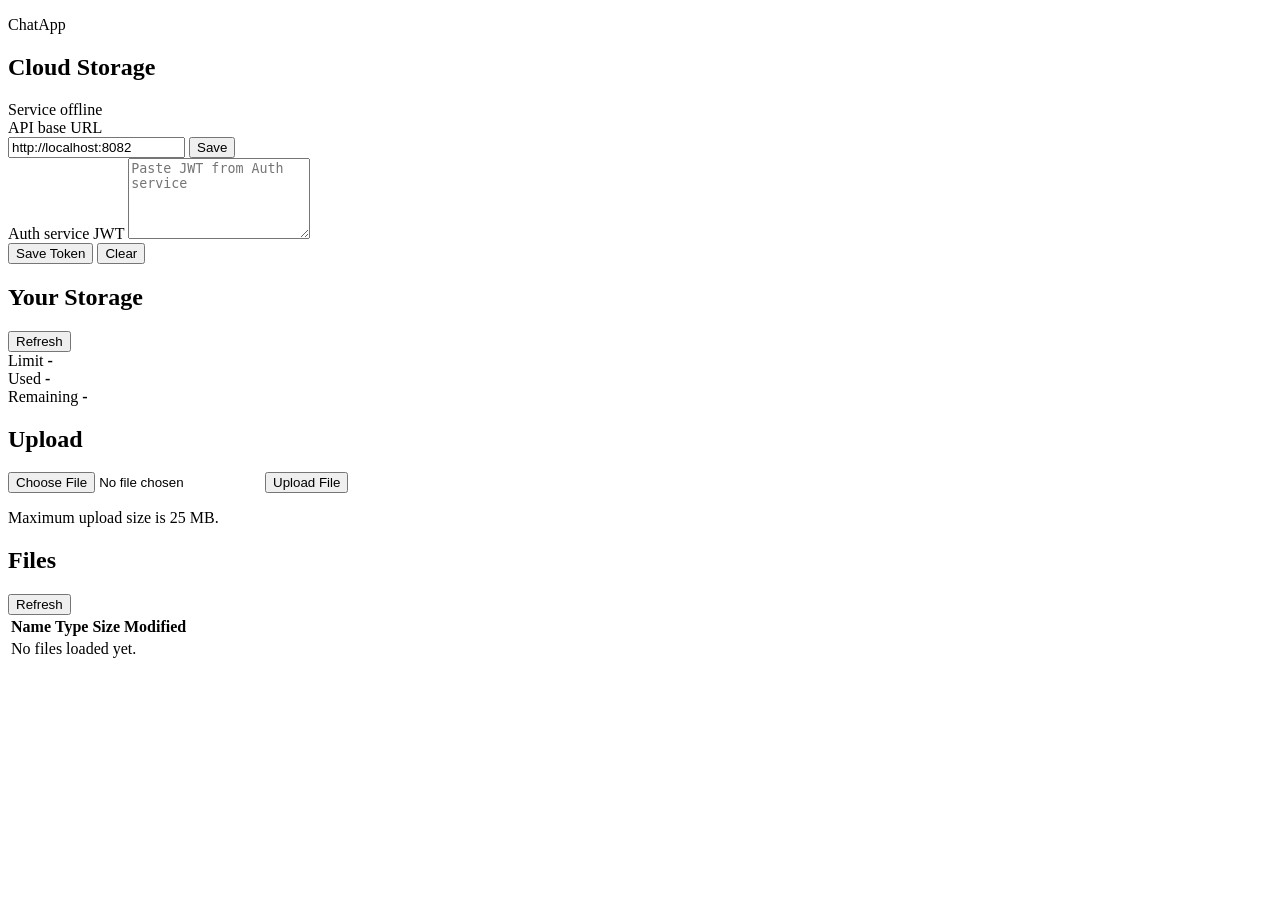
==== services/CloudStorageService/frontend/index.html @ aeb109a9 "cloudstorageservice" ====
<!doctype html>
<html lang="en">
  <head>
    <meta charset="utf-8" />
    <meta name="viewport" content="width=device-width, initial-scale=1" />
    <title>Cloud Storage Service</title>
    <link rel="stylesheet" href="./styles.css" />
  </head>
  <body>
    <main class="shell">
      <section class="topbar">
        <div>
          <p class="eyebrow">ChatApp</p>
          <h1>Cloud Storage</h1>
        </div>
        <div class="status" id="serviceStatus">Checking service...</div>
      </section>

      <section class="panel auth-panel">
        <label for="apiBase">API base URL</label>
        <div class="row">
          <input id="apiBase" value="http://localhost:8082" />
          <button id="saveApiButton" type="button">Save</button>
        </div>

        <label for="jwtToken">Auth service JWT</label>
        <textarea id="jwtToken" rows="5" placeholder="Paste JWT from Auth service"></textarea>
        <div class="actions">
          <button id="saveTokenButton" type="button">Save Token</button>
          <button id="clearTokenButton" class="secondary" type="button">Clear</button>
        </div>
      </section>

      <section class="grid">
        <div class="panel quota-panel">
          <div class="section-heading">
            <h2>Your Storage</h2>
            <button id="refreshQuotaButton" type="button">Refresh</button>
          </div>
          <div class="meter">
            <div id="quotaBar"></div>
          </div>
          <div class="quota-grid">
            <div>
              <span>Limit</span>
              <strong id="quotaTotal">-</strong>
            </div>
            <div>
              <span>Used</span>
              <strong id="quotaUsed">-</strong>
            </div>
            <div>
              <span>Remaining</span>
              <strong id="quotaDrive">-</strong>
            </div>
          </div>
        </div>

        <div class="panel upload-panel">
          <div class="section-heading">
            <h2>Upload</h2>
          </div>
          <input id="fileInput" type="file" />
          <button id="uploadButton" type="button">Upload File</button>
          <p class="hint" id="uploadHint">Maximum upload size is 25 MB.</p>
        </div>
      </section>

      <section class="panel files-panel">
        <div class="section-heading">
          <h2>Files</h2>
          <button id="refreshFilesButton" type="button">Refresh</button>
        </div>
        <div class="table-wrap">
          <table>
            <thead>
              <tr>
                <th>Name</th>
                <th>Type</th>
                <th>Size</th>
                <th>Modified</th>
                <th></th>
              </tr>
            </thead>
            <tbody id="filesBody">
              <tr>
                <td colspan="5" class="empty">No files loaded yet.</td>
              </tr>
            </tbody>
          </table>
        </div>
      </section>

      <div id="toast" class="toast" hidden></div>
    </main>

    <script src="./app.js"></script>
  </body>
</html>
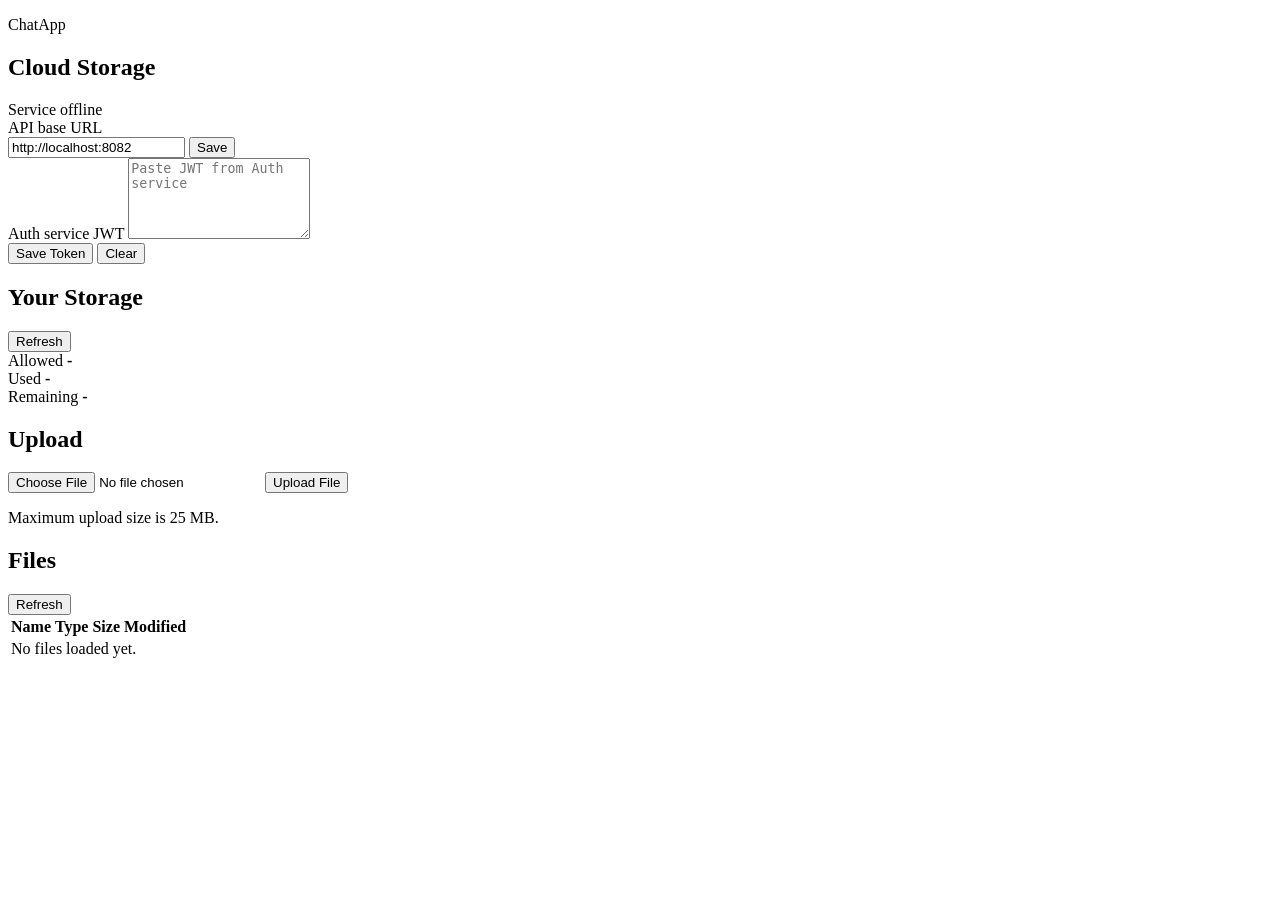
==== commit 2663525f: "cloudstorageservice" ====
--- a/services/CloudStorageService/frontend/index.html
+++ b/services/CloudStorageService/frontend/index.html
@@ -42,7 +42,7 @@
           </div>
           <div class="quota-grid">
             <div>
-              <span>Limit</span>
+              <span>Allowed</span>
               <strong id="quotaTotal">-</strong>
             </div>
             <div>
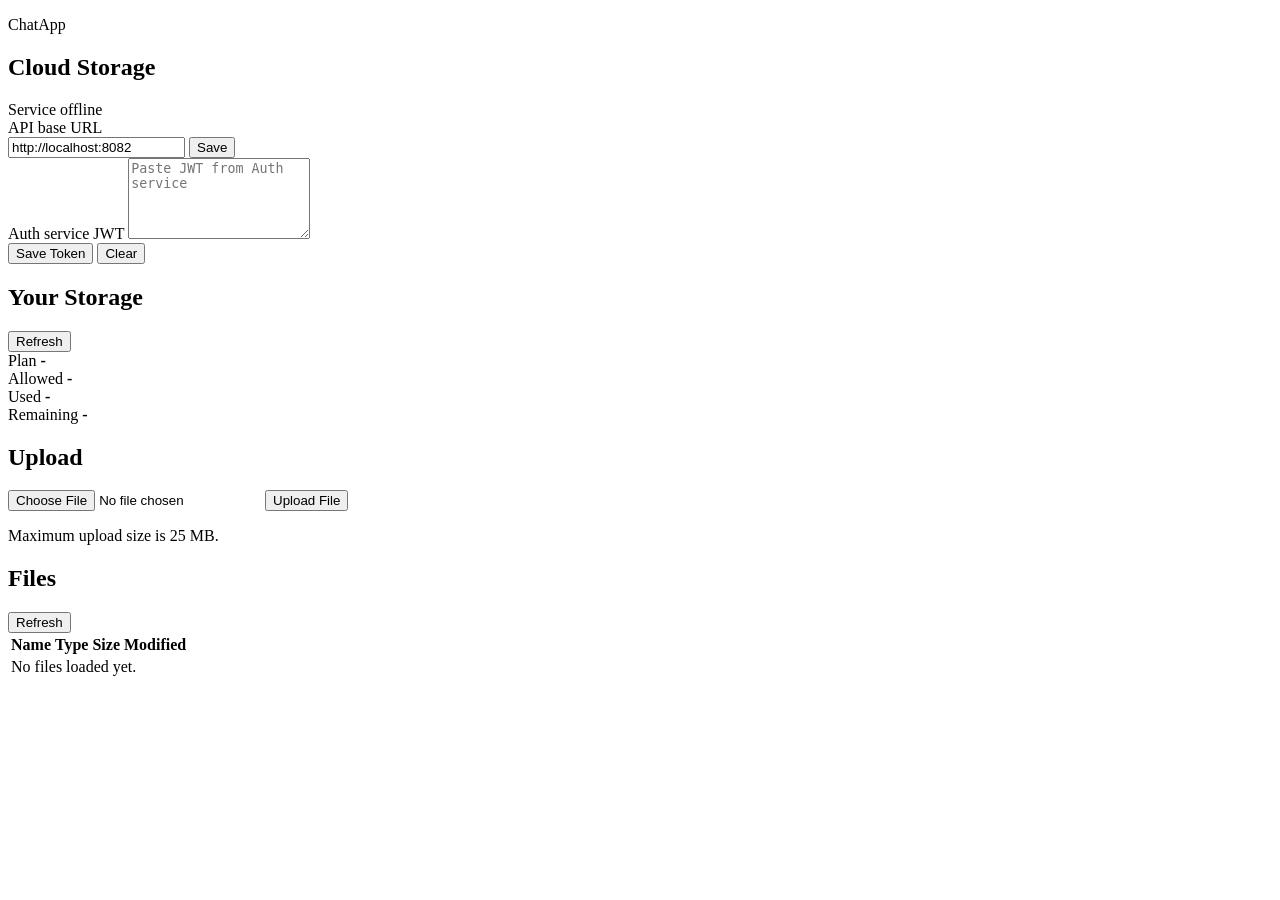
==== commit fd740b8f: "cloudstorageservice" ====
--- a/services/CloudStorageService/frontend/index.html
+++ b/services/CloudStorageService/frontend/index.html
@@ -41,6 +41,10 @@
             <div id="quotaBar"></div>
           </div>
           <div class="quota-grid">
+            <div>
+              <span>Plan</span>
+              <strong id="quotaPlan">-</strong>
+            </div>
             <div>
               <span>Allowed</span>
               <strong id="quotaTotal">-</strong>
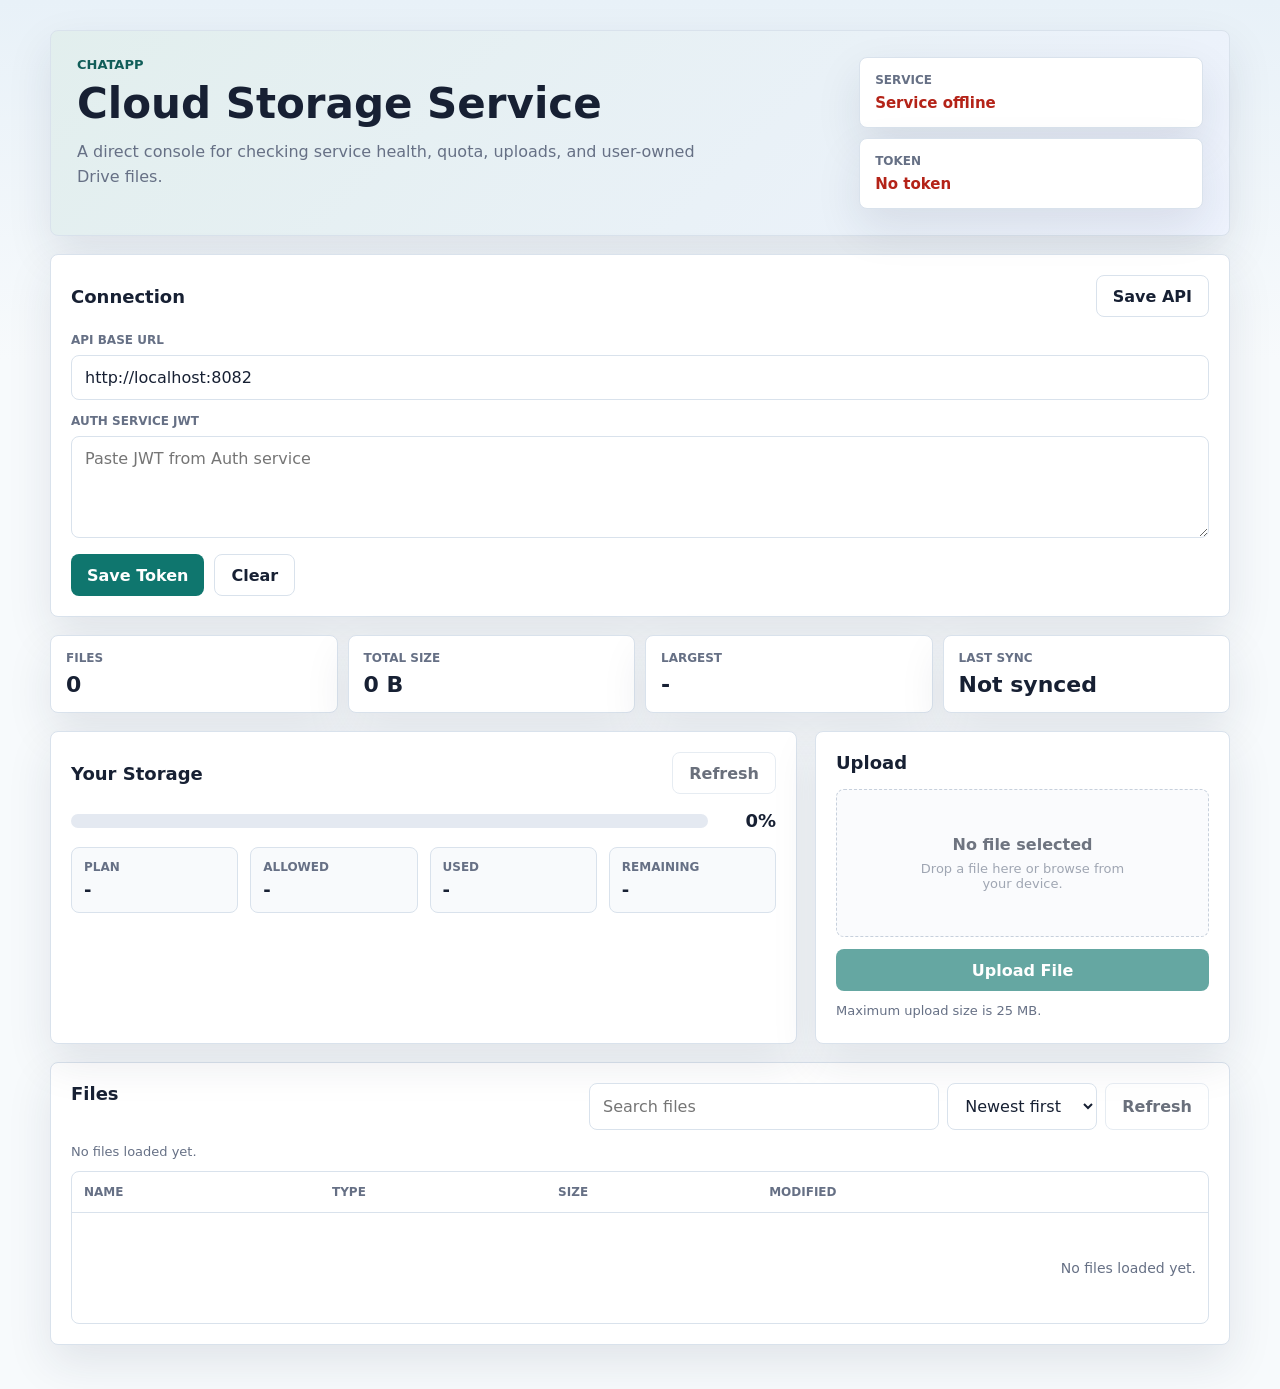
==== commit b0ceec1e: "cloudstorageservice" ====
--- a/services/CloudStorageService/frontend/index.html
+++ b/services/CloudStorageService/frontend/index.html
@@ -8,26 +8,58 @@
   </head>
   <body>
     <main class="shell">
-      <section class="topbar">
+      <section class="hero-panel">
         <div>
           <p class="eyebrow">ChatApp</p>
-          <h1>Cloud Storage</h1>
+          <h1>Cloud Storage Service</h1>
+          <p class="subtitle">A direct console for checking service health, quota, uploads, and user-owned Drive files.</p>
         </div>
-        <div class="status" id="serviceStatus">Checking service...</div>
+        <div class="hero-status">
+          <div class="status-card">
+            <span>Service</span>
+            <strong class="status" id="serviceStatus">Checking...</strong>
+          </div>
+          <div class="status-card">
+            <span>Token</span>
+            <strong class="status" id="tokenStatus">No token</strong>
+          </div>
+        </div>
       </section>
 
       <section class="panel auth-panel">
+        <div class="section-heading">
+          <h2>Connection</h2>
+          <button id="saveApiButton" class="secondary" type="button">Save API</button>
+        </div>
         <label for="apiBase">API base URL</label>
         <div class="row">
           <input id="apiBase" value="http://localhost:8082" />
-          <button id="saveApiButton" type="button">Save</button>
         </div>
 
         <label for="jwtToken">Auth service JWT</label>
-        <textarea id="jwtToken" rows="5" placeholder="Paste JWT from Auth service"></textarea>
+        <textarea id="jwtToken" rows="4" placeholder="Paste JWT from Auth service"></textarea>
         <div class="actions">
           <button id="saveTokenButton" type="button">Save Token</button>
           <button id="clearTokenButton" class="secondary" type="button">Clear</button>
+        </div>
+      </section>
+
+      <section class="metrics-grid" aria-label="File overview">
+        <div class="metric-card">
+          <span>Files</span>
+          <strong id="fileCount">0</strong>
+        </div>
+        <div class="metric-card">
+          <span>Total Size</span>
+          <strong id="totalFileSize">0 B</strong>
+        </div>
+        <div class="metric-card">
+          <span>Largest</span>
+          <strong id="largestFile">-</strong>
+        </div>
+        <div class="metric-card">
+          <span>Last Sync</span>
+          <strong id="lastSync">Not synced</strong>
         </div>
       </section>
 
@@ -35,10 +67,13 @@
         <div class="panel quota-panel">
           <div class="section-heading">
             <h2>Your Storage</h2>
-            <button id="refreshQuotaButton" type="button">Refresh</button>
+            <button id="refreshQuotaButton" class="secondary" type="button">Refresh</button>
           </div>
-          <div class="meter">
-            <div id="quotaBar"></div>
+          <div class="meter-row">
+            <div class="meter">
+              <div id="quotaBar"></div>
+            </div>
+            <strong id="quotaPercent" class="quota-percent">0%</strong>
           </div>
           <div class="quota-grid">
             <div>
@@ -64,17 +99,35 @@
           <div class="section-heading">
             <h2>Upload</h2>
           </div>
-          <input id="fileInput" type="file" />
+          <div id="dropZone" class="drop-zone" tabindex="0" role="button" aria-label="Choose a file to upload">
+            <input id="fileInput" type="file" />
+            <div class="drop-zone__copy">
+              <strong id="selectedFileName">No file selected</strong>
+              <span id="selectedFileMeta">Drop a file here or browse from your device.</span>
+            </div>
+          </div>
           <button id="uploadButton" type="button">Upload File</button>
           <p class="hint" id="uploadHint">Maximum upload size is 25 MB.</p>
         </div>
       </section>
 
       <section class="panel files-panel">
-        <div class="section-heading">
+        <div class="section-heading files-heading">
           <h2>Files</h2>
-          <button id="refreshFilesButton" type="button">Refresh</button>
+          <div class="files-toolbar">
+            <label class="visually-hidden" for="fileSearchInput">Search files</label>
+            <input id="fileSearchInput" class="search-input" type="search" placeholder="Search files" />
+            <label class="visually-hidden" for="fileSortSelect">Sort files</label>
+            <select id="fileSortSelect" class="sort-select">
+              <option value="modified-desc">Newest first</option>
+              <option value="name-asc">Name A-Z</option>
+              <option value="size-desc">Largest first</option>
+              <option value="type-asc">Type A-Z</option>
+            </select>
+            <button id="refreshFilesButton" class="secondary" type="button">Refresh</button>
+          </div>
         </div>
+        <div id="fileSummary" class="file-summary">No files loaded yet.</div>
         <div class="table-wrap">
           <table>
             <thead>
--- a/services/CloudStorageService/frontend/styles.css
+++ b/services/CloudStorageService/frontend/styles.css
@@ -0,0 +1,568 @@
+:root {
+  color-scheme: light;
+  --bg: #eef3f8;
+  --panel: #ffffff;
+  --panel-soft: #f8fafc;
+  --text: #172033;
+  --muted: #667085;
+  --line: #d9e2ec;
+  --primary: #0f766e;
+  --primary-dark: #115e59;
+  --accent: #2563eb;
+  --warning: #b45309;
+  --danger: #b42318;
+  --shadow: 0 18px 45px rgba(32, 44, 68, 0.1);
+}
+
+* {
+  box-sizing: border-box;
+}
+
+body {
+  margin: 0;
+  min-height: 100vh;
+  background:
+    linear-gradient(180deg, #e8f1f8 0, #f7fafc 360px),
+    var(--bg);
+  color: var(--text);
+  font-family:
+    Inter, ui-sans-serif, system-ui, -apple-system, BlinkMacSystemFont, "Segoe UI",
+    sans-serif;
+}
+
+button,
+input,
+textarea,
+select {
+  font: inherit;
+}
+
+.shell {
+  width: min(1180px, calc(100% - 32px));
+  margin: 0 auto;
+  padding: 30px 0 44px;
+}
+
+.hero-panel {
+  display: grid;
+  grid-template-columns: minmax(0, 1fr) minmax(280px, 0.45fr);
+  gap: 18px;
+  align-items: stretch;
+  margin-bottom: 18px;
+  border: 1px solid var(--line);
+  border-radius: 8px;
+  background:
+    linear-gradient(135deg, rgba(15, 118, 110, 0.12), rgba(37, 99, 235, 0.08)),
+    var(--panel);
+  padding: 26px;
+  box-shadow: var(--shadow);
+}
+
+.eyebrow {
+  margin: 0 0 10px;
+  color: var(--primary-dark);
+  font-size: 13px;
+  font-weight: 800;
+  letter-spacing: 0;
+  text-transform: uppercase;
+}
+
+h1,
+h2 {
+  margin: 0;
+  letter-spacing: 0;
+}
+
+h1 {
+  font-size: 42px;
+  line-height: 1.05;
+}
+
+h2 {
+  font-size: 18px;
+}
+
+.subtitle {
+  max-width: 660px;
+  margin: 14px 0 0;
+  color: var(--muted);
+  line-height: 1.55;
+}
+
+.hero-status,
+.metrics-grid {
+  display: grid;
+  gap: 10px;
+}
+
+.hero-status {
+  align-content: stretch;
+}
+
+.metrics-grid {
+  grid-template-columns: repeat(4, minmax(0, 1fr));
+  margin-bottom: 18px;
+}
+
+.status-card,
+.metric-card,
+.panel {
+  border: 1px solid var(--line);
+  border-radius: 8px;
+  background: var(--panel);
+  box-shadow: var(--shadow);
+}
+
+.status-card,
+.metric-card {
+  min-width: 0;
+  padding: 15px;
+}
+
+.status-card span,
+.metric-card span,
+.quota-grid span,
+label {
+  display: block;
+  color: var(--muted);
+  font-size: 12px;
+  font-weight: 800;
+  letter-spacing: 0;
+  text-transform: uppercase;
+}
+
+.status-card strong,
+.metric-card strong {
+  display: block;
+  margin-top: 7px;
+  overflow-wrap: anywhere;
+}
+
+.metric-card strong {
+  font-size: 22px;
+}
+
+.status {
+  color: var(--muted);
+  font-size: 15px;
+}
+
+.status.ok {
+  color: var(--primary-dark);
+}
+
+.status.bad {
+  color: var(--danger);
+}
+
+.status.ready {
+  color: var(--accent);
+}
+
+.panel {
+  padding: 20px;
+}
+
+.auth-panel {
+  margin-bottom: 18px;
+}
+
+label {
+  margin: 14px 0 8px;
+}
+
+input,
+textarea,
+select {
+  width: 100%;
+  border: 1px solid var(--line);
+  border-radius: 8px;
+  background: #fff;
+  color: var(--text);
+  outline: none;
+  padding: 12px 13px;
+}
+
+textarea {
+  resize: vertical;
+}
+
+input:focus,
+textarea:focus,
+select:focus {
+  border-color: var(--primary);
+  box-shadow: 0 0 0 3px rgba(15, 118, 110, 0.14);
+}
+
+.row,
+.actions,
+.section-heading {
+  display: flex;
+  align-items: center;
+  gap: 10px;
+}
+
+.row {
+  margin-bottom: 4px;
+}
+
+.actions {
+  margin-top: 12px;
+}
+
+.section-heading {
+  justify-content: space-between;
+  margin-bottom: 16px;
+}
+
+button {
+  min-height: 42px;
+  border: 0;
+  border-radius: 8px;
+  background: var(--primary);
+  color: #fff;
+  cursor: pointer;
+  font-weight: 800;
+  padding: 0 16px;
+  white-space: nowrap;
+}
+
+button:hover {
+  background: var(--primary-dark);
+}
+
+button:disabled {
+  cursor: wait;
+  opacity: 0.64;
+}
+
+button.secondary {
+  border: 1px solid var(--line);
+  background: #fff;
+  color: var(--text);
+}
+
+button.secondary:hover {
+  background: #f8fafc;
+}
+
+button.danger {
+  background: var(--danger);
+}
+
+.grid {
+  display: grid;
+  grid-template-columns: minmax(0, 1.35fr) minmax(300px, 0.75fr);
+  gap: 18px;
+  margin-bottom: 18px;
+}
+
+.meter-row {
+  display: grid;
+  grid-template-columns: minmax(0, 1fr) auto;
+  align-items: center;
+  gap: 14px;
+}
+
+.meter {
+  height: 14px;
+  overflow: hidden;
+  border-radius: 999px;
+  background: #e4e9f1;
+}
+
+.meter div {
+  width: 0%;
+  height: 100%;
+  border-radius: inherit;
+  background: linear-gradient(135deg, var(--primary), var(--accent));
+  transition: width 180ms ease, background 180ms ease;
+}
+
+.meter div.warning {
+  background: linear-gradient(135deg, #f59e0b, #f97316);
+}
+
+.meter div.danger {
+  background: linear-gradient(135deg, #ef4444, #b42318);
+}
+
+.quota-percent {
+  min-width: 54px;
+  color: var(--text);
+  font-size: 18px;
+  text-align: right;
+}
+
+.quota-grid {
+  display: grid;
+  grid-template-columns: repeat(4, minmax(0, 1fr));
+  gap: 12px;
+  margin-top: 16px;
+}
+
+.quota-grid div {
+  border: 1px solid var(--line);
+  border-radius: 8px;
+  background: var(--panel-soft);
+  padding: 12px;
+}
+
+.quota-grid strong {
+  display: block;
+  margin-top: 5px;
+  overflow-wrap: anywhere;
+  font-size: 18px;
+}
+
+.drop-zone {
+  position: relative;
+  display: grid;
+  min-height: 148px;
+  margin-bottom: 12px;
+  place-items: center;
+  border: 1px dashed #a5b4c7;
+  border-radius: 8px;
+  background: var(--panel-soft);
+  color: var(--text);
+  text-align: center;
+  transition: border-color 160ms ease, background 160ms ease, transform 160ms ease;
+}
+
+.drop-zone:hover,
+.drop-zone.drag-over,
+.drop-zone:focus-visible {
+  border-color: var(--primary);
+  background: #eefaf8;
+  outline: none;
+}
+
+.drop-zone.drag-over {
+  transform: translateY(-1px);
+}
+
+.drop-zone.file-too-large {
+  border-color: #d92d20;
+  background: #fff1f3;
+}
+
+.drop-zone.disabled {
+  opacity: 0.62;
+  pointer-events: none;
+}
+
+.drop-zone input {
+  position: absolute;
+  inset: 0;
+  width: 100%;
+  min-width: 0;
+  height: 100%;
+  opacity: 0;
+  cursor: pointer;
+}
+
+.drop-zone__copy {
+  display: grid;
+  gap: 7px;
+  max-width: 260px;
+  padding: 16px;
+  pointer-events: none;
+}
+
+.drop-zone__copy strong {
+  overflow-wrap: anywhere;
+}
+
+.drop-zone__copy span,
+.hint,
+.file-summary {
+  color: var(--muted);
+  font-size: 13px;
+}
+
+.upload-panel > button {
+  width: 100%;
+}
+
+.hint {
+  min-height: 20px;
+  margin: 12px 0 0;
+}
+
+.files-heading {
+  align-items: flex-start;
+  flex-wrap: wrap;
+}
+
+.files-toolbar {
+  display: flex;
+  justify-content: flex-end;
+  gap: 8px;
+  width: min(620px, 100%);
+}
+
+.search-input {
+  flex: 1;
+  min-width: 180px;
+}
+
+.sort-select {
+  width: auto;
+  min-width: 150px;
+}
+
+.file-summary {
+  margin: -2px 0 12px;
+}
+
+.table-wrap {
+  overflow-x: auto;
+  border: 1px solid var(--line);
+  border-radius: 8px;
+}
+
+table {
+  width: 100%;
+  border-collapse: collapse;
+}
+
+th,
+td {
+  border-bottom: 1px solid var(--line);
+  padding: 13px 12px;
+  text-align: left;
+  vertical-align: middle;
+}
+
+tbody tr:last-child td {
+  border-bottom: 0;
+}
+
+tbody tr:hover {
+  background: #f8fafc;
+}
+
+th {
+  color: var(--muted);
+  font-size: 12px;
+  text-transform: uppercase;
+}
+
+td {
+  font-size: 14px;
+}
+
+td:last-child,
+th:last-child {
+  text-align: right;
+}
+
+.file-name {
+  max-width: 360px;
+  overflow-wrap: anywhere;
+  color: #1d4ed8;
+  font-weight: 800;
+}
+
+.type-pill {
+  display: inline-flex;
+  max-width: 240px;
+  align-items: center;
+  border: 1px solid var(--line);
+  border-radius: 999px;
+  background: var(--panel-soft);
+  color: #475467;
+  font-size: 12px;
+  font-weight: 800;
+  padding: 6px 9px;
+  white-space: nowrap;
+}
+
+.file-actions {
+  display: inline-flex;
+  gap: 8px;
+}
+
+.file-actions button {
+  min-height: 34px;
+  padding: 0 10px;
+}
+
+.empty {
+  height: 110px;
+  color: var(--muted);
+  text-align: center;
+}
+
+.toast {
+  position: fixed;
+  right: 20px;
+  bottom: 20px;
+  max-width: min(420px, calc(100vw - 40px));
+  border-radius: 8px;
+  background: #172033;
+  color: #fff;
+  padding: 13px 15px;
+  box-shadow: var(--shadow);
+}
+
+.visually-hidden {
+  position: absolute;
+  width: 1px;
+  height: 1px;
+  overflow: hidden;
+  clip: rect(0, 0, 0, 0);
+  white-space: nowrap;
+  clip-path: inset(50%);
+}
+
+@media (max-width: 900px) {
+  .hero-panel,
+  .grid,
+  .metrics-grid,
+  .quota-grid {
+    grid-template-columns: 1fr;
+  }
+
+  .files-toolbar {
+    width: 100%;
+  }
+}
+
+@media (max-width: 700px) {
+  .shell {
+    width: min(100% - 20px, 1120px);
+    padding: 20px 0 30px;
+  }
+
+  .hero-panel,
+  .panel {
+    padding: 18px;
+  }
+
+  .row,
+  .actions,
+  .section-heading,
+  .files-toolbar {
+    align-items: stretch;
+    flex-direction: column;
+  }
+
+  .sort-select {
+    width: 100%;
+  }
+
+  h1 {
+    font-size: 32px;
+  }
+
+  td:last-child,
+  th:last-child {
+    text-align: left;
+  }
+
+  .file-actions {
+    display: grid;
+    grid-template-columns: 1fr;
+  }
+}
